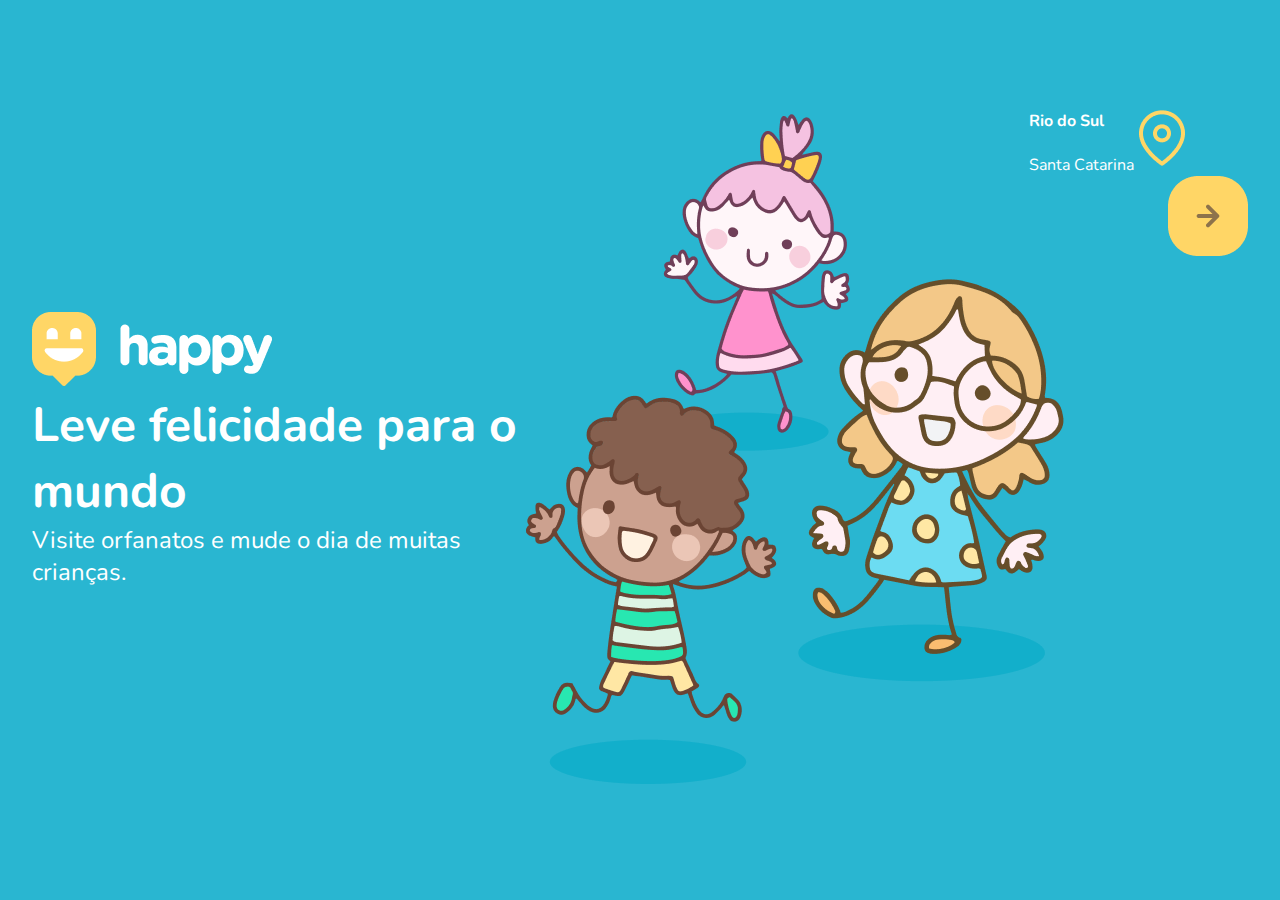
==== index.html @ f0c9fb74 "atualizações layout home" ====
<!DOCTYPE html>
<html lang="pt-br">
<head>
    <meta charset="UTF-8">
    <meta name="viewport" content="width=device-width, initial-scale=1.0">
    <link rel="stylesheet" href="css/style.css">
    <title>Happy Web</title>
    <script src="js/script.js" defer></script>
    <link rel="preconnect" href="https://fonts.googleapis.com">
    <link rel="preconnect" href="https://fonts.gstatic.com" crossorigin>
    <link href="https://fonts.googleapis.com/css2?family=Lato:ital,wght@0,100;0,300;0,400;0,700;0,900;1,100;1,300;1,400;1,700;1,900&family=Nunito:ital,wght@0,200;0,300;0,400;0,500;0,600;0,700;0,800;0,900;0,1000;1,200;1,300;1,400;1,500;1,600;1,700;1,800;1,900;1,1000&family=Roboto:ital,wght@0,100;0,300;0,400;0,500;0,700;0,900;1,100;1,300;1,400;1,500;1,700;1,900&display=swap" rel="stylesheet">
</head>
<body>
    <main>
        <div id="left">
            <div id="logo">
                <img src="img/Logo.png" alt="logo">
            </div>
            <div id="text">
                <h1>Leve felicidade para o mundo</h1>
                <p>Visite orfanatos e mude o dia de muitas crianças.</p>
            </div>
        </div>
        <div id="right">
            <div id="picture">
                <img src="img/Ilustra02.png" alt="ilustracao">
            </div>
            <div id="info">
                <div id="localizacao">
                    <div>
                        <p><strong>Rio do Sul</strong></p><br/>
                        <p>Santa Catarina</p>
                    </div>
                    <div>
                        <img src="img/Mapa.png" alt="mapa">
                    </div>
                </div>
                <div id="next">
                    <img src="img/Botão.png" alt="botao ">
                </div>
            </div>  
        </div>
    </main>
</body>
</html>
---- css/style.css ----
*{
    padding: 0;
    margin: 0;
    font-family: 'Nunito', sans-serif;
    box-sizing: border-box; 
}

:root{
    --blue: #29b6d1 
}

body{
    width: 100vw;
    height: 100vh;
}

main{
    width: 100vw;
    height: 100vh;
    display: flex;
    align-items: center;
    background-color: var(--blue);
    padding: 2rem;
}

#left{
    width: 40%;
}

#text{
    color: #FFFFFF;
    font-size: x-large;
}

#right{
    width: 60%;
    display: flex;
    justify-content: column;
    color: #FFFFFF;
}

#picture{
    width: 70%;
}

#info{
    width: 30%;
}

#localizacao{
    display: flex;
    justify-content: column;
}

#next{
    display: flex;
    align-items:end;
    justify-content: end
}
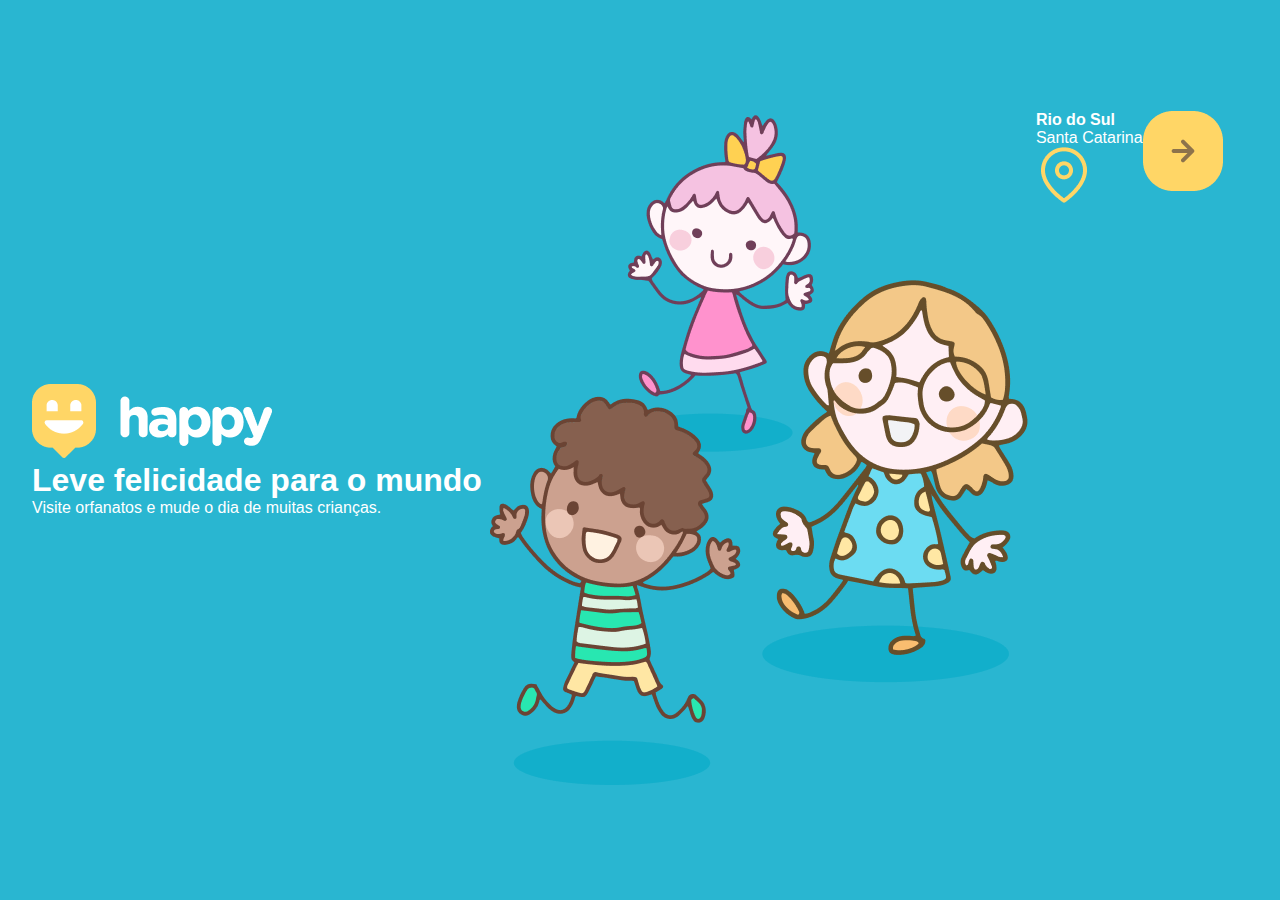
==== commit 0297e2f5: "fix: bold" ====
--- a/index.html
+++ b/index.html
@@ -1,5 +1,6 @@
 <!DOCTYPE html>
 <html lang="pt-br">
+
 <head>
     <meta charset="UTF-8">
     <meta name="viewport" content="width=device-width, initial-scale=1.0">
@@ -7,9 +8,9 @@
     <title>Happy Web</title>
     <script src="js/script.js" defer></script>
     <link rel="preconnect" href="https://fonts.googleapis.com">
-    <link rel="preconnect" href="https://fonts.gstatic.com" crossorigin>
-    <link href="https://fonts.googleapis.com/css2?family=Lato:ital,wght@0,100;0,300;0,400;0,700;0,900;1,100;1,300;1,400;1,700;1,900&family=Nunito:ital,wght@0,200;0,300;0,400;0,500;0,600;0,700;0,800;0,900;0,1000;1,200;1,300;1,400;1,500;1,600;1,700;1,800;1,900;1,1000&family=Roboto:ital,wght@0,100;0,300;0,400;0,500;0,700;0,900;1,100;1,300;1,400;1,500;1,700;1,900&display=swap" rel="stylesheet">
+
 </head>
+
 <body>
     <main>
         <div id="left">
@@ -25,21 +26,16 @@
             <div id="picture">
                 <img src="img/Ilustra02.png" alt="ilustracao">
             </div>
-            <div id="info">
-                <div id="localizacao">
-                    <div>
-                        <p><strong>Rio do Sul</strong></p><br/>
-                        <p>Santa Catarina</p>
-                    </div>
-                    <div>
-                        <img src="img/Mapa.png" alt="mapa">
-                    </div>
-                </div>
-                <div id="next">
-                    <img src="img/Botão.png" alt="botao ">
-                </div>
-            </div>  
+            <div id="localizacao">
+                <span>Rio do Sul</span>
+                <p>Santa Catarina</p>
+                <img src="img/Mapa.png" alt="mapa">
+            </div>
+            <div id="next">
+                <img src="img/Botão.png" alt="botao ">
+            </div>
         </div>
     </main>
 </body>
+
 </html>--- a/css/style.css
+++ b/css/style.css
@@ -23,37 +23,17 @@
     padding: 2rem;
 }
 
-#left{
-    width: 40%;
+#localizacao span {
+    font-weight: bold;
 }
+
 
 #text{
     color: #FFFFFF;
-    font-size: x-large;
 }
 
 #right{
-    width: 60%;
     display: flex;
     justify-content: column;
     color: #FFFFFF;
-}
-
-#picture{
-    width: 70%;
-}
-
-#info{
-    width: 30%;
-}
-
-#localizacao{
-    display: flex;
-    justify-content: column;
-}
-
-#next{
-    display: flex;
-    align-items:end;
-    justify-content: end
 }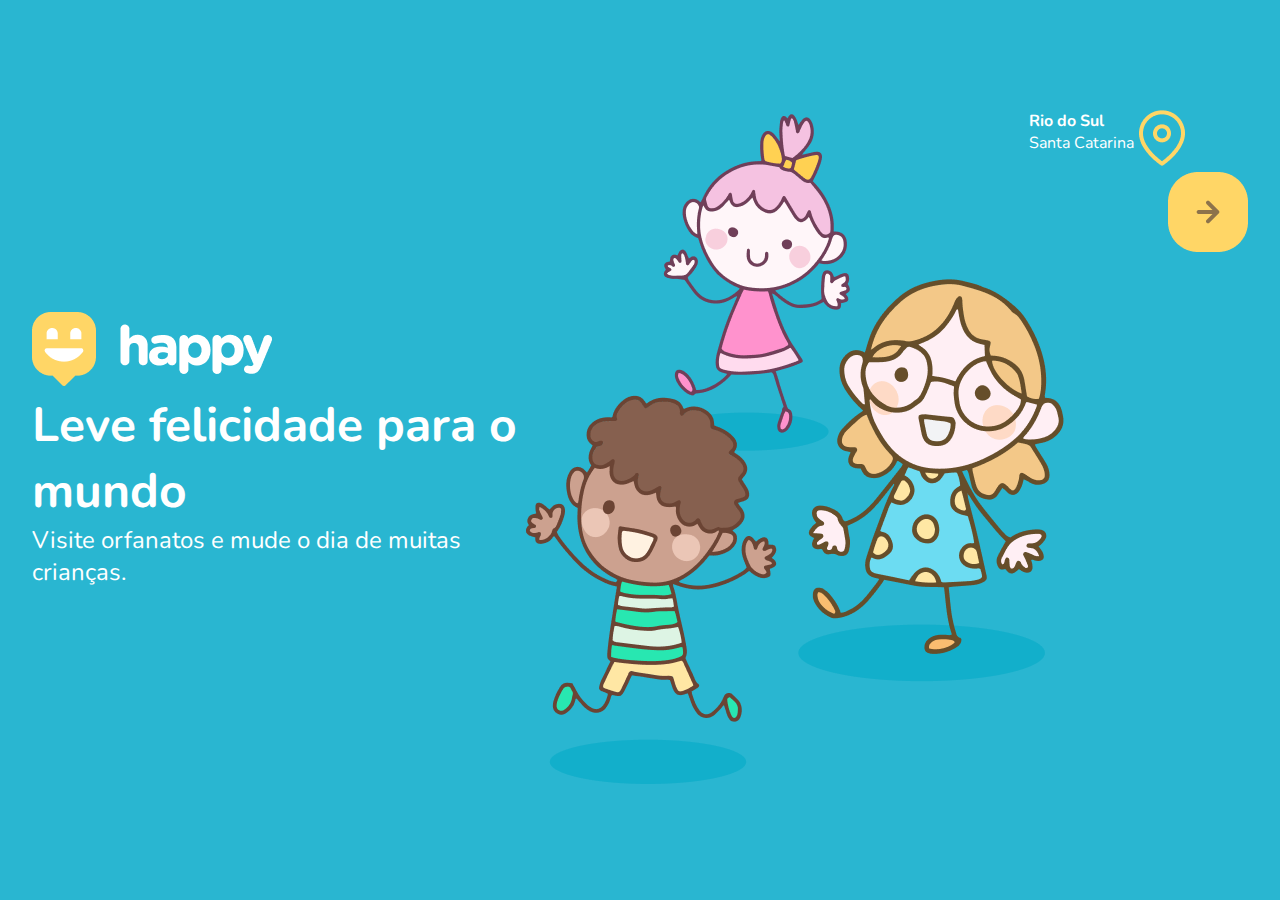
==== commit fede059b: "fix: merge conflict" ====
--- a/index.html
+++ b/index.html
@@ -8,7 +8,10 @@
     <title>Happy Web</title>
     <script src="js/script.js" defer></script>
     <link rel="preconnect" href="https://fonts.googleapis.com">
-
+    <link rel="preconnect" href="https://fonts.gstatic.com" crossorigin>
+    <link
+        href="https://fonts.googleapis.com/css2?family=Lato:ital,wght@0,100;0,300;0,400;0,700;0,900;1,100;1,300;1,400;1,700;1,900&family=Nunito:ital,wght@0,200;0,300;0,400;0,500;0,600;0,700;0,800;0,900;0,1000;1,200;1,300;1,400;1,500;1,600;1,700;1,800;1,900;1,1000&family=Roboto:ital,wght@0,100;0,300;0,400;0,500;0,700;0,900;1,100;1,300;1,400;1,500;1,700;1,900&display=swap"
+        rel="stylesheet">
 </head>
 
 <body>
@@ -26,13 +29,19 @@
             <div id="picture">
                 <img src="img/Ilustra02.png" alt="ilustracao">
             </div>
-            <div id="localizacao">
-                <span>Rio do Sul</span>
-                <p>Santa Catarina</p>
-                <img src="img/Mapa.png" alt="mapa">
-            </div>
-            <div id="next">
-                <img src="img/Botão.png" alt="botao ">
+            <div id="info">
+                <div id="localizacao">
+                    <div>
+                        <span>Rio do Sul</span>
+                        <p>Santa Catarina</p>
+                    </div>
+                    <div>
+                        <img src="img/Mapa.png" alt="mapa">
+                    </div>
+                </div>
+                <div id="next">
+                    <img src="img/Botão.png" alt="botao ">
+                </div>
             </div>
         </div>
     </main>
--- a/css/style.css
+++ b/css/style.css
@@ -23,17 +23,41 @@
     padding: 2rem;
 }
 
+#left{
+    width: 40%;
+}
+
 #localizacao span {
     font-weight: bold;
 }
 
+#text{
+    color: #FFFFFF;
+    font-size: x-large;
+}
 
-#text{
+#right{
+    width: 60%;
+    display: flex;
+    justify-content: column;
     color: #FFFFFF;
 }
 
-#right{
+#picture{
+    width: 70%;
+}
+
+#info{
+    width: 30%;
+}
+
+#localizacao{
     display: flex;
     justify-content: column;
-    color: #FFFFFF;
+}
+
+#next{
+    display: flex;
+    align-items:end;
+    justify-content: end
 }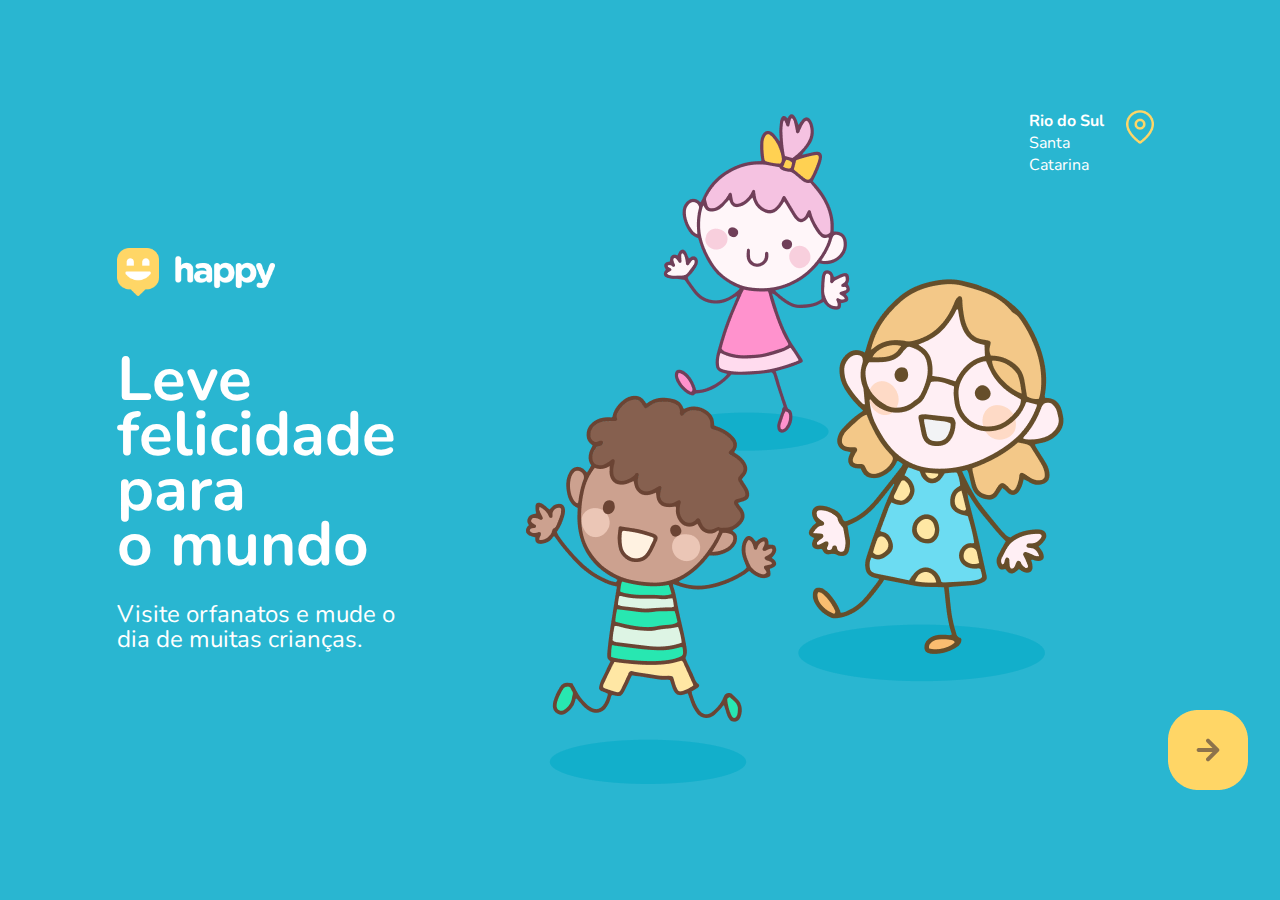
==== commit 3125ce1d: "finalizacao layout home" ====
--- a/index.html
+++ b/index.html
@@ -18,10 +18,11 @@
     <main>
         <div id="left">
             <div id="logo">
-                <img src="img/Logo.png" alt="logo">
+                <img src="img/Logo.png" alt="logo" width="50%">
             </div>
             <div id="text">
-                <h1>Leve felicidade para o mundo</h1>
+                <h1>Leve felicidade para <br/></h1>
+                <h1>o mundo</h1>
                 <p>Visite orfanatos e mude o dia de muitas crianças.</p>
             </div>
         </div>
@@ -35,8 +36,8 @@
                         <span>Rio do Sul</span>
                         <p>Santa Catarina</p>
                     </div>
-                    <div>
-                        <img src="img/Mapa.png" alt="mapa">
+                    <div id="mapa">
+                        <img src="img/Mapa.png" alt="mapa" width="75%">
                     </div>
                 </div>
                 <div id="next">
--- a/css/style.css
+++ b/css/style.css
@@ -25,15 +25,24 @@
 
 #left{
     width: 40%;
-}
-
-#localizacao span {
-    font-weight: bold;
+    padding: 85px 85px 85px 85px;
 }
 
 #text{
+    margin-top: 50px;
     color: #FFFFFF;
     font-size: x-large;
+    line-height: 55px;
+}
+
+#text h1{
+    font-size: 62px;
+}
+
+#text p{
+    font-size: normal;
+    line-height: 25px;
+    margin-top: 30px;
 }
 
 #right{
@@ -49,6 +58,9 @@
 
 #info{
     width: 30%;
+    display: flex;
+    align-content: space-between;
+    justify-content: center;
 }
 
 #localizacao{
@@ -56,8 +68,15 @@
     justify-content: column;
 }
 
+#localizacao span {
+    font-weight: bold;
+}
+
+#mapa{
+    margin-left: 10px;
+}
+
 #next{
     display: flex;
     align-items:end;
-    justify-content: end
 }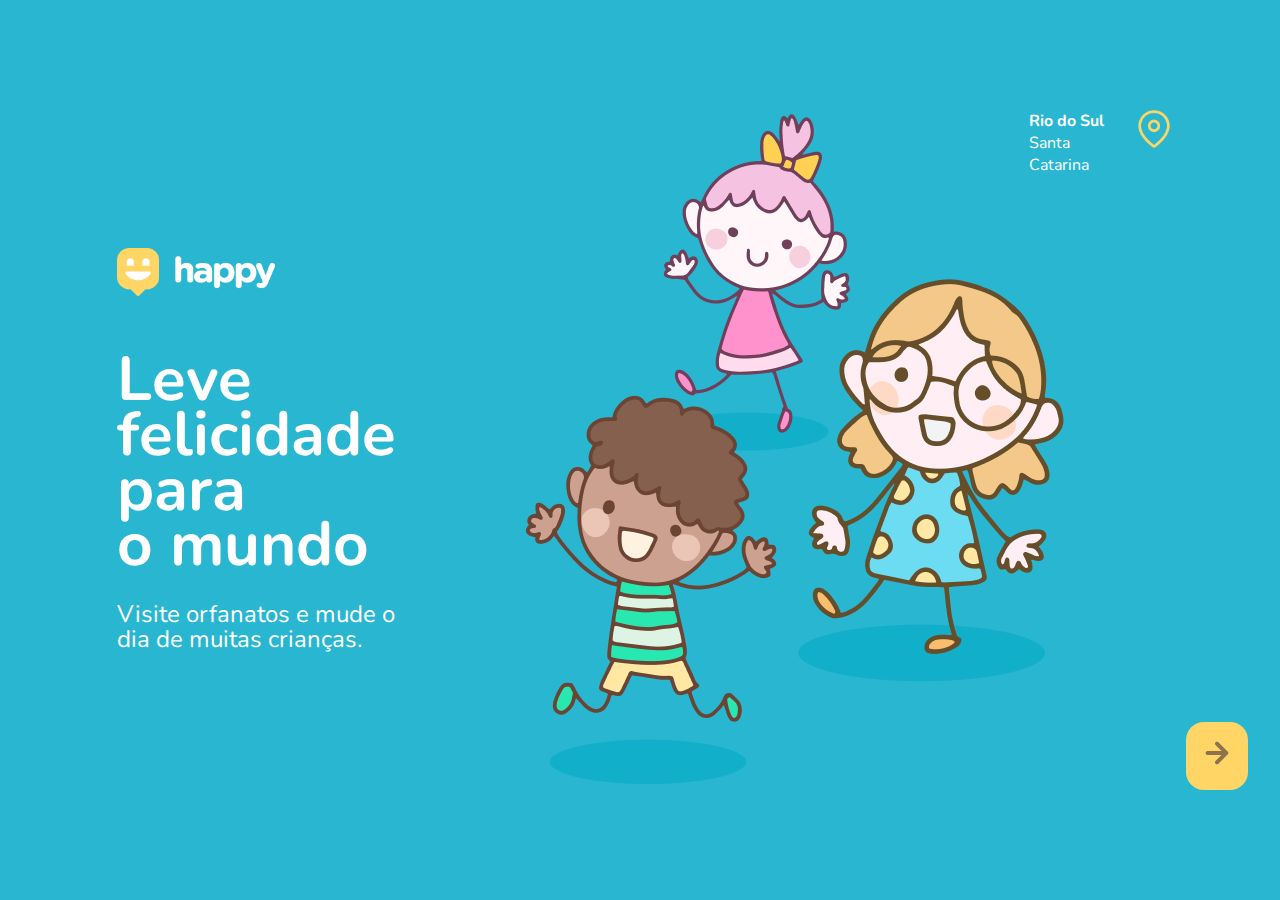
==== commit b37d8624: "finalizações de hover, a e padding" ====
--- a/index.html
+++ b/index.html
@@ -1,6 +1,5 @@
 <!DOCTYPE html>
 <html lang="pt-br">
-
 <head>
     <meta charset="UTF-8">
     <meta name="viewport" content="width=device-width, initial-scale=1.0">
@@ -41,7 +40,7 @@
                     </div>
                 </div>
                 <div id="next">
-                    <img src="img/Botão.png" alt="botao ">
+                    <a href='http://127.0.0.1:5500/telas/perfil.html'><img src="./img/Arrow.png"></a>
                 </div>
             </div>
         </div>
--- a/css/style.css
+++ b/css/style.css
@@ -79,4 +79,15 @@
 #next{
     display: flex;
     align-items:end;
+}
+
+a{
+    border-radius: 18px;
+    padding: 15px;
+    background-color: #FFD666;
+    text-align: center;
+}
+
+a:hover{
+    background-color: #66f0ff;
 }